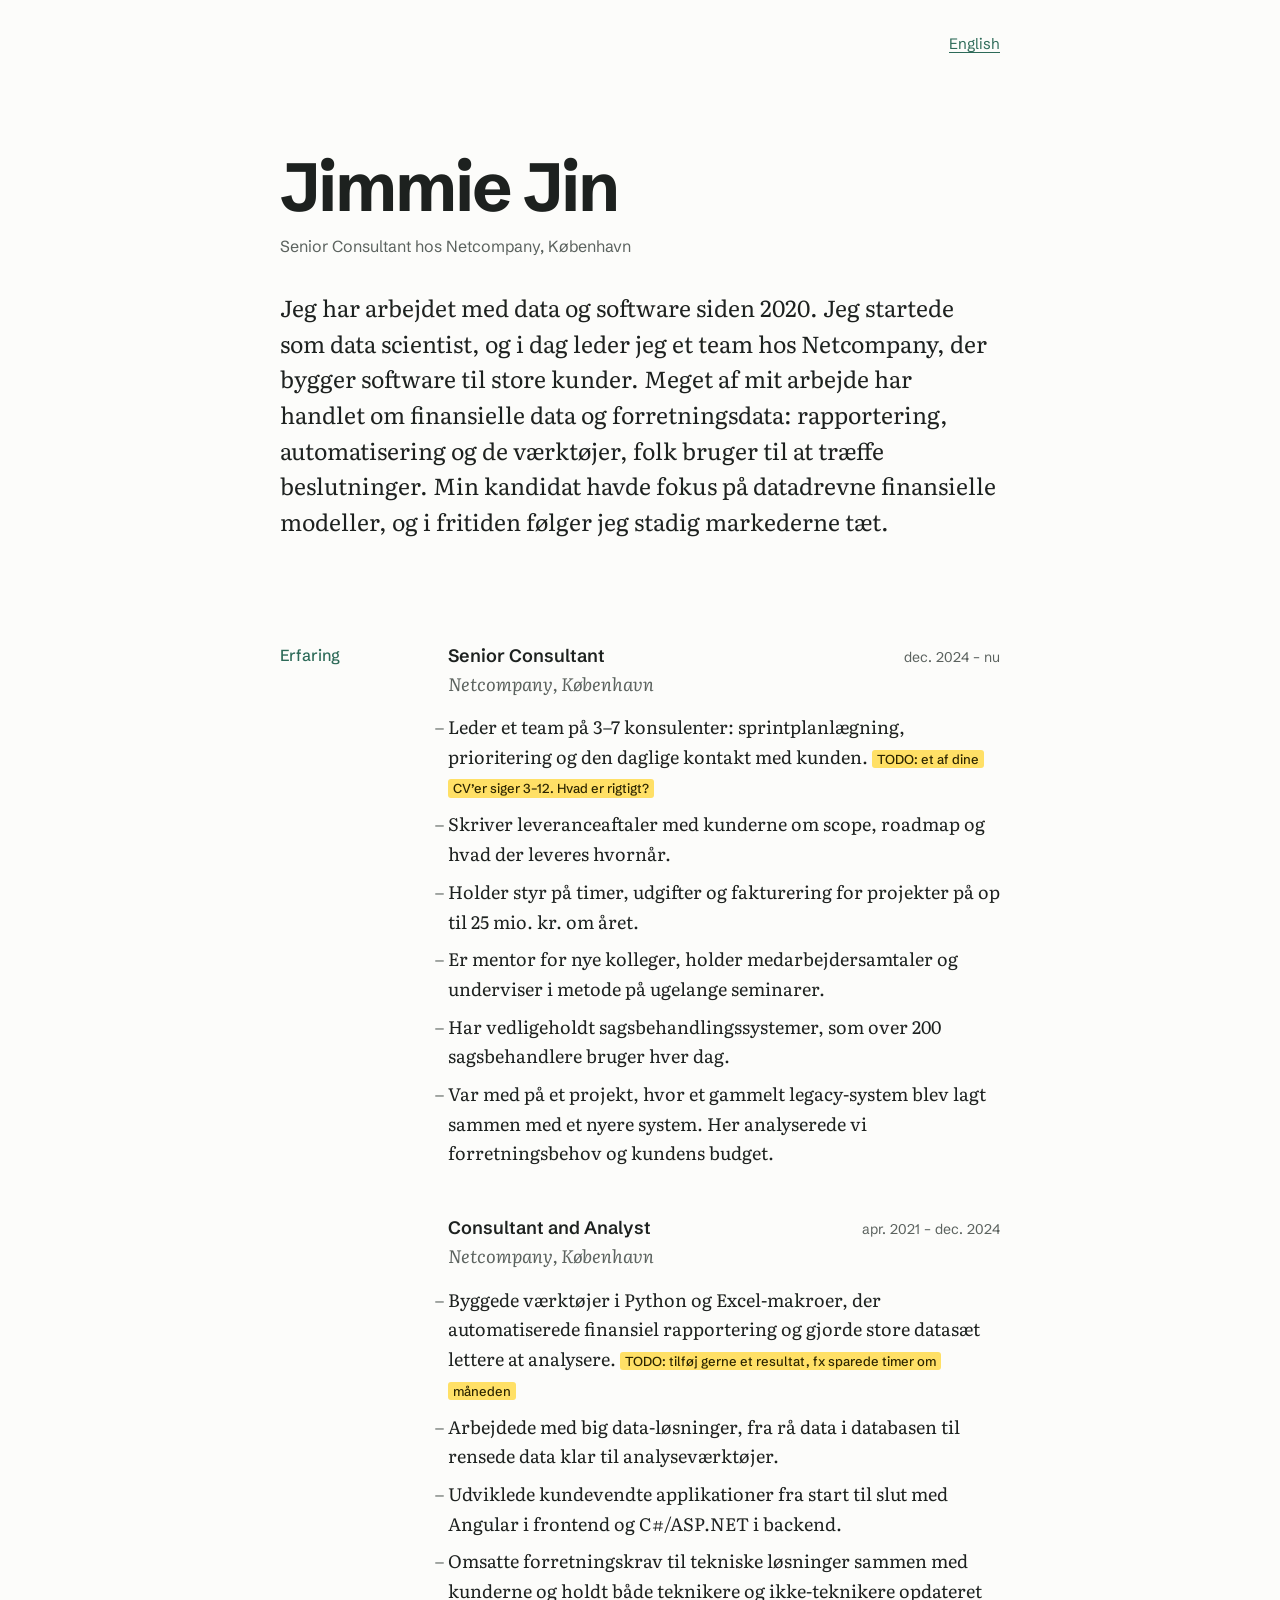
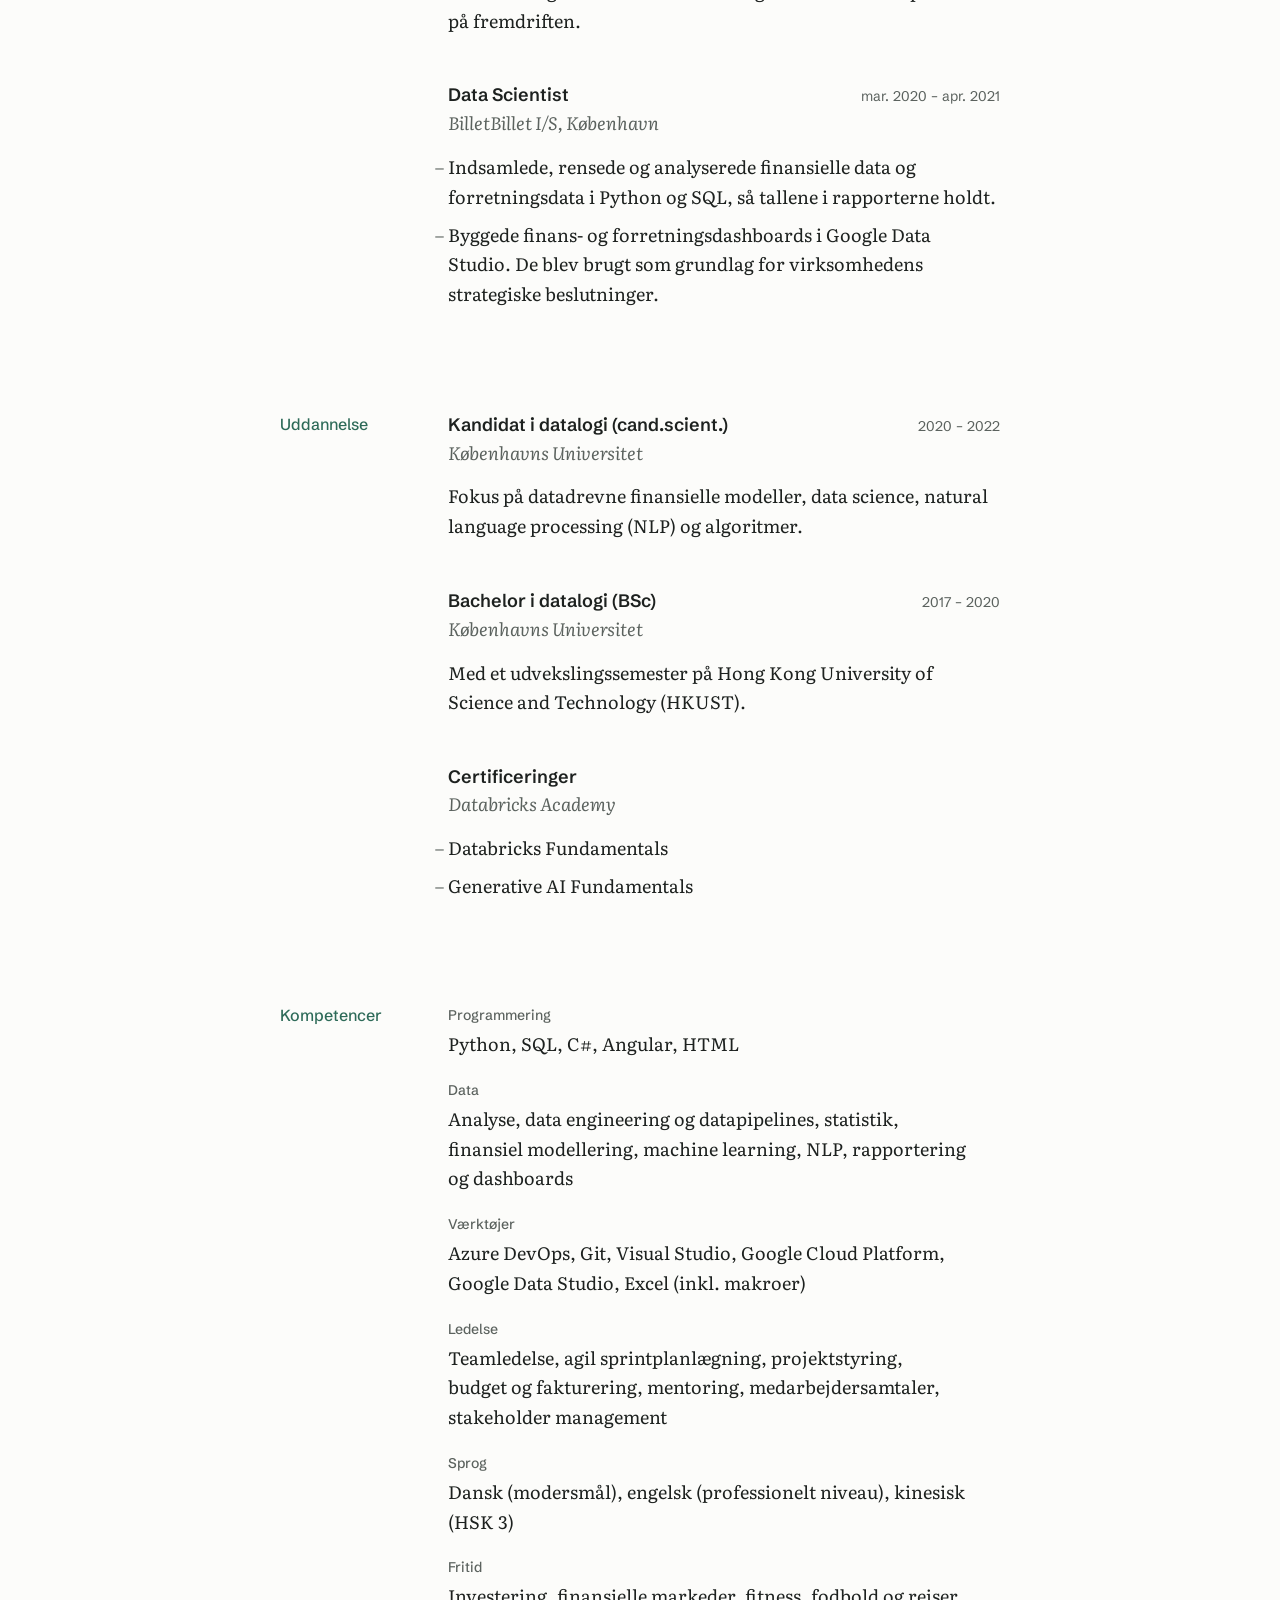
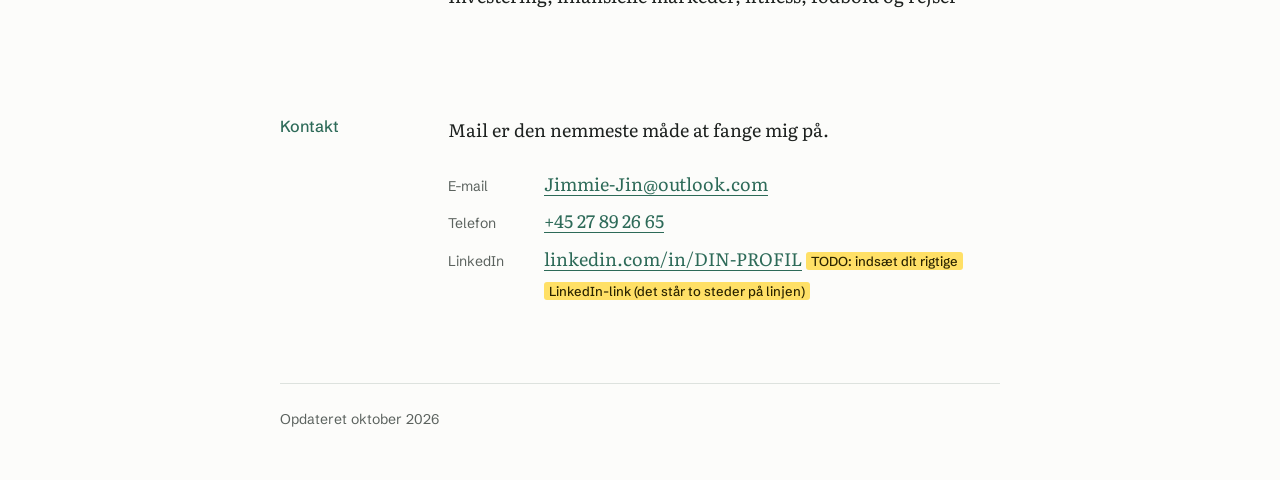
==== da.html @ fd1cf586 "Add files via upload" ====
<!doctype html>
<html lang="da">
<head>
  <meta charset="utf-8">
  <meta name="viewport" content="width=device-width, initial-scale=1">
  <title>Jimmie Jin – CV</title>
  <meta name="description" content="Jimmie Jin, Senior Consultant hos Netcompany i København. Data, software og teamledelse.">
  <meta name="color-scheme" content="light dark">
  <meta name="theme-color" content="#fcfcfa" media="(prefers-color-scheme: light)">
  <meta name="theme-color" content="#161d1a" media="(prefers-color-scheme: dark)">
  <link rel="alternate" hreflang="en" href="index.html">

  <!-- Skrifttyper fra Google Fonts: Schibsted Grotesk (navn, overskrifter, datoer) og Literata (brødtekst) -->
  <link rel="preconnect" href="https://fonts.googleapis.com">
  <link rel="preconnect" href="https://fonts.gstatic.com" crossorigin>
  <link rel="stylesheet" href="https://fonts.googleapis.com/css2?family=Literata:ital,opsz,wght@0,7..72,400..600;1,7..72,400..600&family=Schibsted+Grotesk:wght@400..700&display=swap">

  <link rel="stylesheet" href="style.css">
</head>
<body>

<!--
  Dansk version af CV'et. Den engelske version er index.html. Begge bruger style.css.

  Ting, du skal udfylde eller tjekke, er markeret med gule TODO-noter på siden.
  Søg efter "TODO" i filen, ret teksten og slet hele
  <mark class="todo">...</mark>-tagget.
-->

<div class="page">

  <header class="top">
    <nav class="lang" aria-label="Sprog">
      <a href="index.html" hreflang="en" lang="en">English</a>
    </nav>

    <h1>Jimmie Jin</h1>
    <p class="role">Senior Consultant hos Netcompany, København</p>

    <p class="lead">Jeg har arbejdet med data og software siden 2020. Jeg startede som data scientist, og i dag leder jeg et team hos Netcompany, der bygger software til store kunder. Meget af mit arbejde har handlet om finansielle data og forretningsdata: rapportering, automatisering og de værktøjer, folk bruger til at træffe beslutninger. Min kandidat havde fokus på datadrevne finansielle modeller, og i fritiden følger jeg stadig markederne tæt.</p>
  </header>

  <main>

    <!-- ===== Erfaring ===== -->
    <section id="erfaring">
      <h2>Erfaring</h2>
      <div>

        <article class="entry">
          <header class="entry-head">
            <h3>Senior Consultant</h3>
            <p class="org">Netcompany, København</p>
            <p class="dates">dec. 2024 – nu</p>
          </header>
          <ul>
            <li>Leder et team på 3–7 konsulenter: sprintplanlægning, prioritering og den daglige kontakt med kunden. <mark class="todo">TODO: et af dine CV’er siger 3–12. Hvad er rigtigt?</mark></li>
            <li>Skriver leveranceaftaler med kunderne om scope, roadmap og hvad der leveres hvornår.</li>
            <li>Holder styr på timer, udgifter og fakturering for projekter på op til 25 mio. kr. om året.</li>
            <li>Er mentor for nye kolleger, holder medarbejdersamtaler og underviser i metode på ugelange seminarer.</li>
            <li>Har vedligeholdt sagsbehandlingssystemer, som over 200 sagsbehandlere bruger hver dag.</li>
            <li>Var med på et projekt, hvor et gammelt legacy-system blev lagt sammen med et nyere system. Her analyserede vi forretningsbehov og kundens budget.</li>
          </ul>
        </article>

        <article class="entry">
          <header class="entry-head">
            <h3>Consultant and Analyst</h3>
            <p class="org">Netcompany, København</p>
            <p class="dates">apr. 2021 – dec. 2024</p>
          </header>
          <ul>
            <li>Byggede værktøjer i Python og Excel-makroer, der automatiserede finansiel rapportering og gjorde store datasæt lettere at analysere. <mark class="todo">TODO: tilføj gerne et resultat, fx sparede timer om måneden</mark></li>
            <li>Arbejdede med big data-løsninger, fra rå data i databasen til rensede data klar til analyseværktøjer.</li>
            <li>Udviklede kundevendte applikationer fra start til slut med Angular i frontend og C#/ASP.NET i backend.</li>
            <li>Omsatte forretningskrav til tekniske løsninger sammen med kunderne og holdt både teknikere og ikke-teknikere opdateret på fremdriften.</li>
          </ul>
        </article>

        <article class="entry">
          <header class="entry-head">
            <h3>Data Scientist</h3>
            <p class="org">BilletBillet I/S, København</p>
            <p class="dates">mar. 2020 – apr. 2021</p>
          </header>
          <ul>
            <li>Indsamlede, rensede og analyserede finansielle data og forretningsdata i Python og SQL, så tallene i rapporterne holdt.</li>
            <li>Byggede finans- og forretningsdashboards i Google Data Studio. De blev brugt som grundlag for virksomhedens strategiske beslutninger.</li>
          </ul>
        </article>

      </div>
    </section>

    <!-- ===== Uddannelse ===== -->
    <section id="uddannelse">
      <h2>Uddannelse</h2>
      <div>

        <article class="entry">
          <header class="entry-head">
            <h3>Kandidat i datalogi (cand.scient.)</h3>
            <p class="org">Københavns Universitet</p>
            <p class="dates">2020 – 2022</p>
          </header>
          <p class="note">Fokus på datadrevne finansielle modeller, data science, natural language processing (NLP) og algoritmer.</p>
        </article>

        <article class="entry">
          <header class="entry-head">
            <h3>Bachelor i datalogi (BSc)</h3>
            <p class="org">Københavns Universitet</p>
            <p class="dates">2017 – 2020</p>
          </header>
          <p class="note">Med et udvekslingssemester på Hong Kong University of Science and Technology (HKUST).</p>
        </article>

        <article class="entry">
          <header class="entry-head">
            <h3>Certificeringer</h3>
            <p class="org">Databricks Academy</p>
          </header>
          <ul>
            <li>Databricks Fundamentals</li>
            <li>Generative AI Fundamentals</li>
          </ul>
        </article>

      </div>
    </section>

    <!-- ===== Kompetencer ===== -->
    <section id="kompetencer">
      <h2>Kompetencer</h2>
      <dl class="skills">
        <dt>Programmering</dt>
        <dd>Python, SQL, C#, Angular, HTML</dd>

        <dt>Data</dt>
        <dd>Analyse, data engineering og datapipelines, statistik, finansiel modellering, machine learning, NLP, rapportering og dashboards</dd>

        <dt>Værktøjer</dt>
        <dd>Azure DevOps, Git, Visual Studio, Google Cloud Platform, Google Data Studio, Excel (inkl. makroer)</dd>

        <dt>Ledelse</dt>
        <dd>Teamledelse, agil sprintplanlægning, projektstyring, budget og fakturering, mentoring, medarbejdersamtaler, stakeholder management</dd>

        <dt>Sprog</dt>
        <dd>Dansk (modersmål), engelsk (professionelt niveau), kinesisk (HSK 3)</dd>

        <dt>Fritid</dt>
        <dd>Investering, finansielle markeder, fitness, fodbold og rejser</dd>
      </dl>
    </section>

    <!-- ===== Kontakt ===== -->
    <section id="kontakt" class="contact">
      <h2>Kontakt</h2>
      <div>
        <p>Mail er den nemmeste måde at fange mig på.</p>
        <dl>
          <dt>E-mail</dt>
          <dd><a href="mailto:Jimmie-Jin@outlook.com">Jimmie-Jin@outlook.com</a></dd>

          <dt>Telefon</dt>
          <dd><a href="tel:+4527892665">+45 27 89 26 65</a></dd>

          <dt>LinkedIn</dt>
          <dd><a href="https://www.linkedin.com/in/DIN-PROFIL">linkedin.com/in/DIN-PROFIL</a> <mark class="todo">TODO: indsæt dit rigtige LinkedIn-link (det står to steder på linjen)</mark></dd>
        </dl>
      </div>
    </section>

  </main>

  <footer class="bottom">
    <p>Opdateret oktober 2026</p>
  </footer>

</div>

</body>
</html>
---- style.css ----
/* ==========================================================
   Jimmie Jin, CV
   Shared stylesheet for index.html (English) and da.html (Danish).

   Most changes only need the variables in :root below:
   colours (light and dark), fonts and the column width.
   The fonts are loaded from Google Fonts in the <head> of each HTML file.
   ========================================================== */


/* ---------- Colours, fonts, sizes ---------- */

:root {
  /* Light mode */
  --bg: #fcfcfa;
  --text: #1d211f;
  --muted: #5b625e;      /* dates, labels, secondary text */
  --line: #dde2de;       /* thin line above the footer */
  --accent: #2d6a58;     /* the one accent colour, a copper-roof green.
                            Used for section titles and links. */

  --serif: "Literata", Georgia, "Times New Roman", serif;
  --sans: "Schibsted Grotesk", "Helvetica Neue", Arial, sans-serif;

  --measure: 45rem;      /* max text width, about 720px */
  --gutter: 1.25rem;     /* space at the screen edges on phones */

  color-scheme: light dark;
}

/* Dark mode follows the visitor's system setting */
@media screen and (prefers-color-scheme: dark) {
  :root {
    --bg: #161d1a;
    --text: #e3e8e4;
    --muted: #9aa69f;
    --line: #2a3430;
    --accent: #8fc4ae;
  }
}


/* ---------- Base ---------- */

*,
*::before,
*::after {
  box-sizing: border-box;
}

html {
  -webkit-text-size-adjust: 100%;
  text-size-adjust: 100%;
}

body {
  margin: 0;
  background: var(--bg);
  color: var(--text);
  font-family: var(--serif);
  font-size: 1.0625rem;
  line-height: 1.65;
  font-optical-sizing: auto;
  overflow-wrap: break-word;
}

/* Long Danish words get hyphenated on phones (turned off on bigger screens) */
body:lang(da) {
  -webkit-hyphens: auto;
  hyphens: auto;
  hyphenate-limit-chars: 8 4 4;
}

h1, h2, h3, p, ul, dl, dd {
  margin: 0;
}

h1, h2, h3 {
  text-wrap: balance;
}

p, li, dd {
  text-wrap: pretty;
}

a {
  color: var(--accent);
  text-decoration-thickness: 1px;
  text-underline-offset: 0.2em;
}

a:hover {
  text-decoration-thickness: 2px;
}

a:focus-visible {
  outline: 2px solid var(--accent);
  outline-offset: 3px;
  border-radius: 2px;
}

::selection {
  background: var(--accent);
  color: var(--bg);
}

/* The centred column. Never wider than --measure. */
.page {
  width: min(100% - 2 * var(--gutter), var(--measure));
  margin-inline: auto;
}


/* ---------- Top: name and intro ---------- */

.top {
  padding-top: 1.25rem;
}

.lang {
  display: flex;
  justify-content: flex-end;
  margin-bottom: 3.5rem;
  font-family: var(--sans);
  font-size: 0.9375rem;
}

h1 {
  font-family: var(--sans);
  font-size: clamp(2.5rem, 1.6rem + 4.5vw, 4.25rem);
  font-weight: 700;
  line-height: 1.02;
  letter-spacing: -0.03em;
}

.role {
  margin-top: 0.75rem;
  font-family: var(--sans);
  font-size: 1rem;
  line-height: 1.5;
  color: var(--muted);
}

.lead {
  margin-top: 2rem;
  font-size: 1.25rem;
  line-height: 1.55;
}


/* ---------- Sections ---------- */

section {
  margin-top: 4.5rem;
}

h2 {
  margin-bottom: 1.5rem;
  font-family: var(--sans);
  font-size: 1rem;
  font-weight: 500;
  line-height: 1.4;
  color: var(--accent);
}

/* One job, degree or set of certificates */
.entry + .entry {
  margin-top: 2.5rem;
}

h3 {
  font-family: var(--sans);
  font-size: 1.125rem;
  font-weight: 600;
  line-height: 1.35;
}

.org {
  font-style: italic;
  color: var(--muted);
}

.dates {
  margin-top: 0.125rem;
  font-family: var(--sans);
  font-size: 0.875rem;
  color: var(--muted);
}

.entry ul,
.entry .note {
  margin-top: 0.875rem;
}

.entry ul {
  padding-left: 1.25rem;
  list-style: "– " outside;
}

.entry li + li {
  margin-top: 0.5rem;
}

.entry li::marker {
  color: var(--muted);
}


/* ---------- Skills ---------- */

.skills dt {
  font-family: var(--sans);
  font-size: 0.875rem;
  font-weight: 500;
  color: var(--muted);
}

.skills dd {
  margin-top: 0.125rem;
}

.skills dd + dt {
  margin-top: 1.25rem;
}


/* ---------- Contact ---------- */

.contact p {
  margin-bottom: 1.5rem;
}

.contact dl {
  display: grid;
  grid-template-columns: 5rem 1fr;
  gap: 0.5rem 1rem;
  align-items: baseline;
}

.contact dt {
  font-family: var(--sans);
  font-size: 0.875rem;
  color: var(--muted);
}


/* ---------- Footer ---------- */

.bottom {
  margin-top: 5rem;
  padding-block: 1.5rem 3rem;
  border-top: 1px solid var(--line);
  font-family: var(--sans);
  font-size: 0.875rem;
  color: var(--muted);
}


/* ---------- TODO notes ---------- */
/* Yellow notes for things you still need to fill in.
   Delete each <mark class="todo">...</mark> once it's done. */

.todo {
  padding: 0.1em 0.4em;
  border-radius: 3px;
  background: #ffe066;
  color: #2b2400;
  font-family: var(--sans);
  font-size: 0.8125rem;
  font-style: normal;
  font-weight: 500;
  line-height: 1.6;
  -webkit-hyphens: manual;
  hyphens: manual;
  -webkit-box-decoration-break: clone;
  box-decoration-break: clone;
}


/* ---------- Bigger screens ---------- */

@media (min-width: 40rem) {
  :root {
    --gutter: 2rem;
  }

  body {
    font-size: 1.125rem;
  }

  body:lang(da) {
    -webkit-hyphens: manual;
    hyphens: manual;
  }

  .top {
    padding-top: 2rem;
  }

  .lang {
    margin-bottom: 6rem;
  }

  .lead {
    font-size: 1.4375rem;
  }

  /* Section title in a narrow left column, content on the right */
  section {
    display: grid;
    grid-template-columns: 8.5rem 1fr;
    column-gap: 2rem;
    margin-top: 6.5rem;
  }

  h2 {
    position: sticky;
    top: 2rem;
    align-self: start;
    margin-bottom: 0;
  }

  .entry + .entry {
    margin-top: 3rem;
  }

  /* Title and place on the left, dates on the right */
  .entry-head {
    display: grid;
    grid-template-columns: 1fr auto;
    grid-template-areas:
      "title dates"
      "org   .";
    column-gap: 1.5rem;
    align-items: baseline;
  }

  .entry-head h3 {
    grid-area: title;
  }

  .entry-head .org {
    grid-area: org;
  }

  .entry-head .dates {
    grid-area: dates;
    margin-top: 0;
    text-align: right;
  }

  /* Dashes hang in the margin, so the text lines up with the title */
  .entry ul {
    padding-left: 0;
  }
}


/* ---------- Print / save as PDF ---------- */

@page {
  margin: 16mm 18mm;
}

@media print {
  :root {
    --bg: #fff;
    --text: #000;
    --muted: #444;
    --line: #ccc;
    --accent: #000;
  }

  html {
    font-size: 11px;
  }

  body {
    line-height: 1.5;
  }

  .page {
    width: auto;
  }

  .lang {
    display: none;
  }

  .lead {
    margin-top: 1.25rem;
  }

  section {
    margin-top: 2rem;
  }

  h2 {
    position: static;
    break-after: avoid;
  }

  .entry + .entry {
    margin-top: 1.5rem;
  }

  .entry ul,
  .entry .note {
    margin-top: 0.5rem;
  }

  .entry li + li {
    margin-top: 0.25rem;
  }

  .skills dd + dt {
    margin-top: 0.75rem;
  }

  .entry,
  .contact {
    break-inside: avoid;
  }

  .bottom {
    margin-top: 2rem;
    padding-block: 0.75rem 0;
  }

  a {
    color: inherit;
    text-decoration: none;
  }
}
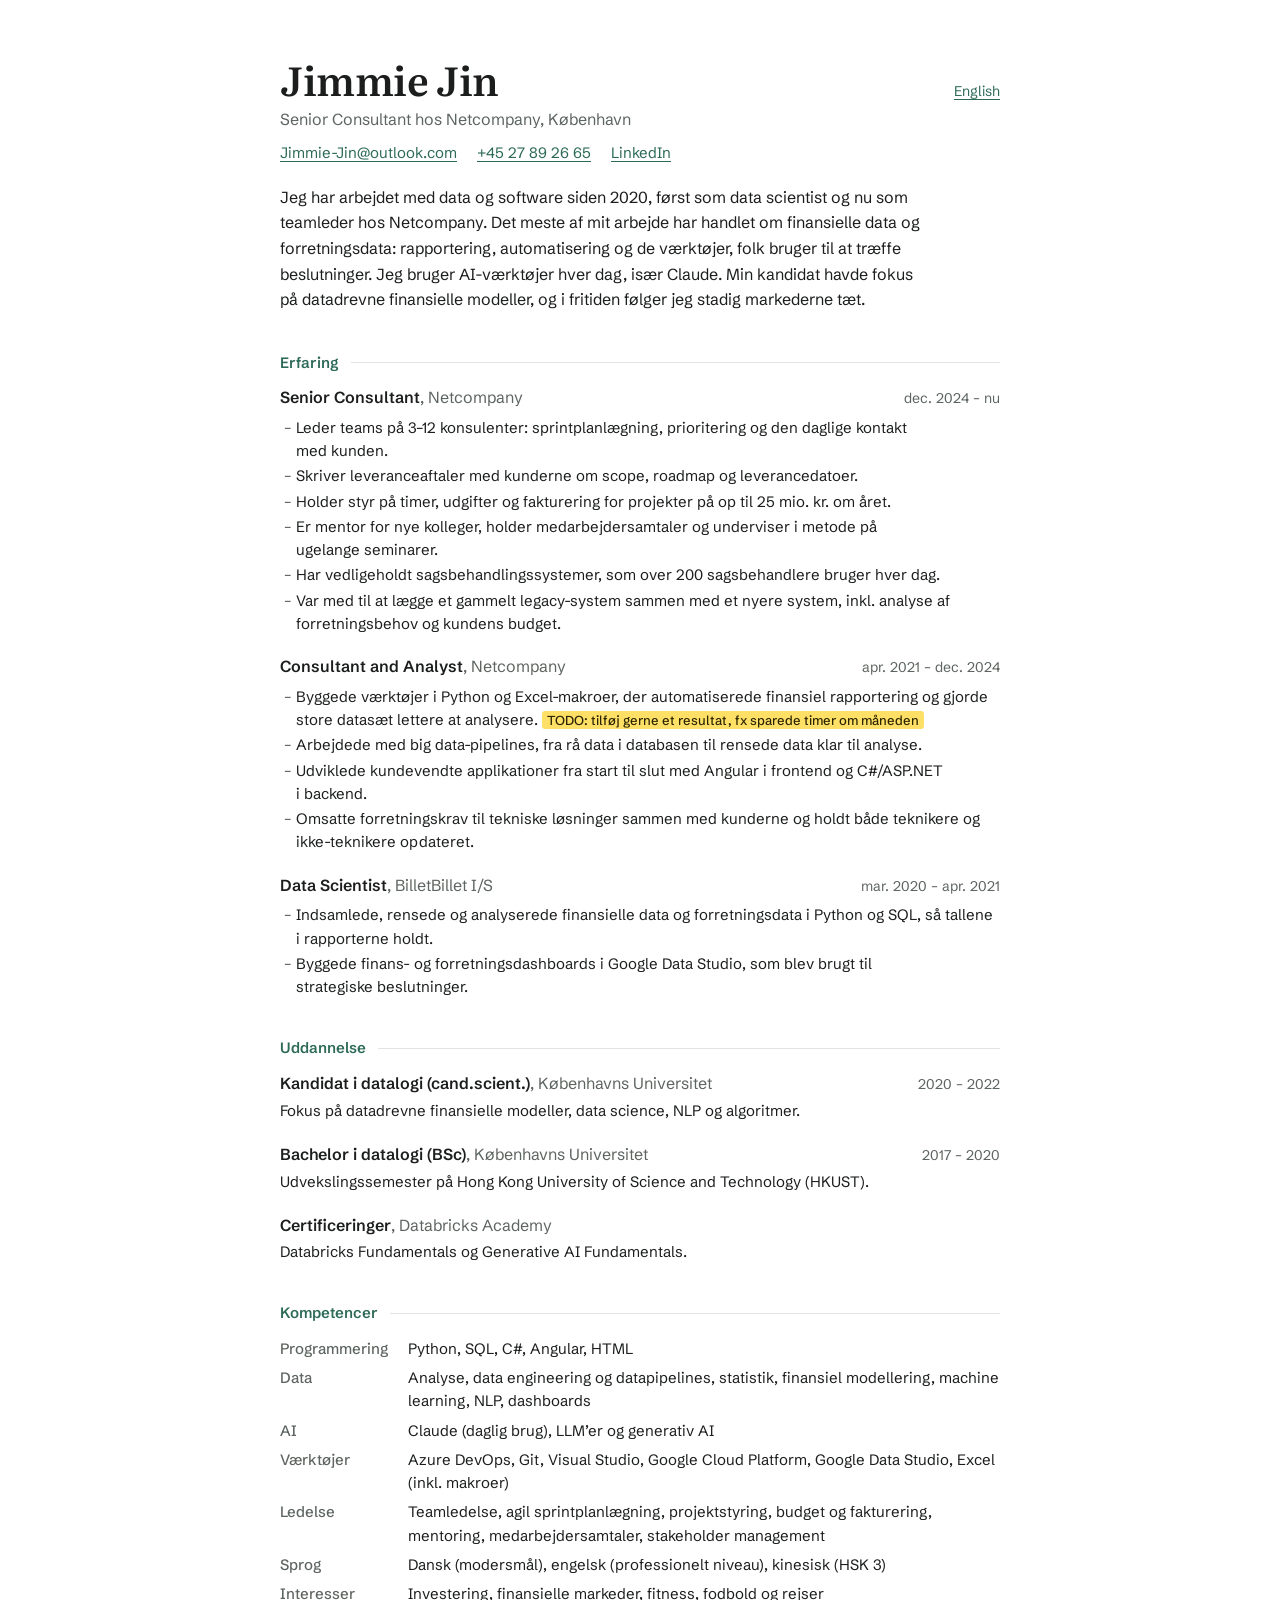
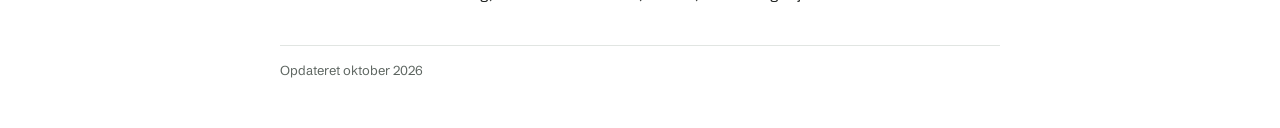
==== commit 05c16d27: "Add files via upload" ====
--- a/da.html
+++ b/da.html
@@ -4,129 +4,145 @@
   <meta charset="utf-8">
   <meta name="viewport" content="width=device-width, initial-scale=1">
   <title>Jimmie Jin – CV</title>
-  <meta name="description" content="Jimmie Jin, Senior Consultant hos Netcompany i København. Data, software og teamledelse.">
+  <meta name="description" content="Jimmie Jin, Senior Consultant hos Netcompany i København. Data og software, teamleder, cand.scient. i datalogi.">
+  <meta name="author" content="Jimmie Jin">
   <meta name="color-scheme" content="light dark">
-  <meta name="theme-color" content="#fcfcfa" media="(prefers-color-scheme: light)">
-  <meta name="theme-color" content="#161d1a" media="(prefers-color-scheme: dark)">
+  <meta name="theme-color" content="#ffffff" media="(prefers-color-scheme: light)">
+  <meta name="theme-color" content="#141917" media="(prefers-color-scheme: dark)">
+  <link rel="alternate" hreflang="da" href="da.html">
   <link rel="alternate" hreflang="en" href="index.html">
+  <link rel="icon" href="data:image/svg+xml,%3Csvg xmlns='http://www.w3.org/2000/svg' viewBox='0 0 32 32'%3E%3Crect width='32' height='32' rx='7' fill='%232d6a58'/%3E%3Ctext x='16' y='22' text-anchor='middle' font-family='Georgia,serif' font-size='16' font-weight='700' fill='%23fff'%3EJJ%3C/text%3E%3C/svg%3E">
 
-  <!-- Skrifttyper fra Google Fonts: Schibsted Grotesk (navn, overskrifter, datoer) og Literata (brødtekst) -->
+  <!-- Sådan ser siden ud, når linket deles (LinkedIn, Slack, Messenger) -->
+  <meta property="og:type" content="profile">
+  <meta property="og:title" content="Jimmie Jin – CV">
+  <meta property="og:description" content="Senior Consultant hos Netcompany. Data, software og teamledelse i København.">
+  <meta property="og:locale" content="da_DK">
+  <meta property="og:locale:alternate" content="en_GB">
+
+  <!-- Skrifttyper fra Google Fonts: Literata til dit navn, Schibsted Grotesk til resten -->
   <link rel="preconnect" href="https://fonts.googleapis.com">
   <link rel="preconnect" href="https://fonts.gstatic.com" crossorigin>
-  <link rel="stylesheet" href="https://fonts.googleapis.com/css2?family=Literata:ital,opsz,wght@0,7..72,400..600;1,7..72,400..600&family=Schibsted+Grotesk:wght@400..700&display=swap">
+  <link rel="stylesheet" href="https://fonts.googleapis.com/css2?family=Literata:opsz,wght@7..72,600&family=Schibsted+Grotesk:wght@400..600&display=swap">
 
   <link rel="stylesheet" href="style.css">
+
+  <!-- Fakta om dig til søgemaskiner (data, ikke kode). Opdatér hvis dit job ændrer sig. -->
+  <script type="application/ld+json">
+  {
+    "@context": "https://schema.org",
+    "@type": "Person",
+    "name": "Jimmie Jin",
+    "jobTitle": "Senior Consultant",
+    "worksFor": { "@type": "Organization", "name": "Netcompany" },
+    "alumniOf": { "@type": "CollegeOrUniversity", "name": "Københavns Universitet" },
+    "email": "mailto:Jimmie-Jin@outlook.com",
+    "sameAs": ["https://www.linkedin.com/in/jimmie-jin-0b0088157/"]
+  }
+  </script>
 </head>
 <body>
 
 <!--
   Dansk version af CV'et. Den engelske version er index.html. Begge bruger style.css.
 
-  Ting, du skal udfylde eller tjekke, er markeret med gule TODO-noter på siden.
+  Gule TODO-noter på siden er ting, du skal udfylde eller tjekke.
   Søg efter "TODO" i filen, ret teksten og slet hele
   <mark class="todo">...</mark>-tagget.
 -->
 
+<a class="skip-link" href="#main">Spring til indhold</a>
+
 <div class="page">
 
   <header class="top">
-    <nav class="lang" aria-label="Sprog">
-      <a href="index.html" hreflang="en" lang="en">English</a>
-    </nav>
-
-    <h1>Jimmie Jin</h1>
+    <div class="top-row">
+      <h1>Jimmie Jin</h1>
+      <a class="lang" href="index.html" hreflang="en" lang="en">English</a>
+    </div>
     <p class="role">Senior Consultant hos Netcompany, København</p>
 
-    <p class="lead">Jeg har arbejdet med data og software siden 2020. Jeg startede som data scientist, og i dag leder jeg et team hos Netcompany, der bygger software til store kunder. Meget af mit arbejde har handlet om finansielle data og forretningsdata: rapportering, automatisering og de værktøjer, folk bruger til at træffe beslutninger. Min kandidat havde fokus på datadrevne finansielle modeller, og i fritiden følger jeg stadig markederne tæt.</p>
+    <ul class="contact" aria-label="Kontakt">
+      <li><a href="mailto:Jimmie-Jin@outlook.com">Jimmie-Jin@outlook.com</a></li>
+      <li><a href="tel:+4527892665">+45 27 89 26 65</a></li>
+      <li><a href="https://www.linkedin.com/in/jimmie-jin-0b0088157/" rel="me" data-print="linkedin.com/in/jimmie-jin-0b0088157">LinkedIn</a></li>
+    </ul>
+
+    <p class="summary">Jeg har arbejdet med data og software siden 2020, først som data scientist og nu som teamleder hos Netcompany. Det meste af mit arbejde har handlet om finansielle data og forretningsdata: rapportering, automatisering og de værktøjer, folk bruger til at træffe beslutninger. Jeg bruger AI-værktøjer hver dag, især Claude. Min kandidat havde fokus på datadrevne finansielle modeller, og i fritiden følger jeg stadig markederne tæt.</p>
   </header>
 
-  <main>
+  <main id="main">
 
     <!-- ===== Erfaring ===== -->
     <section id="erfaring">
       <h2>Erfaring</h2>
-      <div>
 
-        <article class="entry">
-          <header class="entry-head">
-            <h3>Senior Consultant</h3>
-            <p class="org">Netcompany, København</p>
-            <p class="dates">dec. 2024 – nu</p>
-          </header>
-          <ul>
-            <li>Leder et team på 3–7 konsulenter: sprintplanlægning, prioritering og den daglige kontakt med kunden. <mark class="todo">TODO: et af dine CV’er siger 3–12. Hvad er rigtigt?</mark></li>
-            <li>Skriver leveranceaftaler med kunderne om scope, roadmap og hvad der leveres hvornår.</li>
-            <li>Holder styr på timer, udgifter og fakturering for projekter på op til 25 mio. kr. om året.</li>
-            <li>Er mentor for nye kolleger, holder medarbejdersamtaler og underviser i metode på ugelange seminarer.</li>
-            <li>Har vedligeholdt sagsbehandlingssystemer, som over 200 sagsbehandlere bruger hver dag.</li>
-            <li>Var med på et projekt, hvor et gammelt legacy-system blev lagt sammen med et nyere system. Her analyserede vi forretningsbehov og kundens budget.</li>
-          </ul>
-        </article>
+      <article class="entry">
+        <div class="entry-head">
+          <h3>Senior Consultant<span class="org">, Netcompany</span></h3>
+          <p class="dates">dec. 2024 – nu</p>
+        </div>
+        <ul>
+          <li>Leder teams på 3–12 konsulenter: sprintplanlægning, prioritering og den daglige kontakt med kunden.</li>
+          <li>Skriver leveranceaftaler med kunderne om scope, roadmap og leverancedatoer.</li>
+          <li>Holder styr på timer, udgifter og fakturering for projekter på op til 25 mio. kr. om året.</li>
+          <li>Er mentor for nye kolleger, holder medarbejdersamtaler og underviser i metode på ugelange seminarer.</li>
+          <li>Har vedligeholdt sagsbehandlingssystemer, som over 200 sagsbehandlere bruger hver dag.</li>
+          <li>Var med til at lægge et gammelt legacy-system sammen med et nyere system, inkl. analyse af forretningsbehov og kundens budget.</li>
+        </ul>
+      </article>
 
-        <article class="entry">
-          <header class="entry-head">
-            <h3>Consultant and Analyst</h3>
-            <p class="org">Netcompany, København</p>
-            <p class="dates">apr. 2021 – dec. 2024</p>
-          </header>
-          <ul>
-            <li>Byggede værktøjer i Python og Excel-makroer, der automatiserede finansiel rapportering og gjorde store datasæt lettere at analysere. <mark class="todo">TODO: tilføj gerne et resultat, fx sparede timer om måneden</mark></li>
-            <li>Arbejdede med big data-løsninger, fra rå data i databasen til rensede data klar til analyseværktøjer.</li>
-            <li>Udviklede kundevendte applikationer fra start til slut med Angular i frontend og C#/ASP.NET i backend.</li>
-            <li>Omsatte forretningskrav til tekniske løsninger sammen med kunderne og holdt både teknikere og ikke-teknikere opdateret på fremdriften.</li>
-          </ul>
-        </article>
+      <article class="entry">
+        <div class="entry-head">
+          <h3>Consultant and Analyst<span class="org">, Netcompany</span></h3>
+          <p class="dates">apr. 2021 – dec. 2024</p>
+        </div>
+        <ul>
+          <li>Byggede værktøjer i Python og Excel-makroer, der automatiserede finansiel rapportering og gjorde store datasæt lettere at analysere. <mark class="todo">TODO: tilføj gerne et resultat, fx sparede timer om måneden</mark></li>
+          <li>Arbejdede med big data-pipelines, fra rå data i databasen til rensede data klar til analyse.</li>
+          <li>Udviklede kundevendte applikationer fra start til slut med Angular i frontend og C#/ASP.NET i backend.</li>
+          <li>Omsatte forretningskrav til tekniske løsninger sammen med kunderne og holdt både teknikere og ikke-teknikere opdateret.</li>
+        </ul>
+      </article>
 
-        <article class="entry">
-          <header class="entry-head">
-            <h3>Data Scientist</h3>
-            <p class="org">BilletBillet I/S, København</p>
-            <p class="dates">mar. 2020 – apr. 2021</p>
-          </header>
-          <ul>
-            <li>Indsamlede, rensede og analyserede finansielle data og forretningsdata i Python og SQL, så tallene i rapporterne holdt.</li>
-            <li>Byggede finans- og forretningsdashboards i Google Data Studio. De blev brugt som grundlag for virksomhedens strategiske beslutninger.</li>
-          </ul>
-        </article>
-
-      </div>
+      <article class="entry">
+        <div class="entry-head">
+          <h3>Data Scientist<span class="org">, BilletBillet I/S</span></h3>
+          <p class="dates">mar. 2020 – apr. 2021</p>
+        </div>
+        <ul>
+          <li>Indsamlede, rensede og analyserede finansielle data og forretningsdata i Python og SQL, så tallene i rapporterne holdt.</li>
+          <li>Byggede finans- og forretningsdashboards i Google Data Studio, som blev brugt til strategiske beslutninger.</li>
+        </ul>
+      </article>
     </section>
 
     <!-- ===== Uddannelse ===== -->
     <section id="uddannelse">
       <h2>Uddannelse</h2>
-      <div>
 
-        <article class="entry">
-          <header class="entry-head">
-            <h3>Kandidat i datalogi (cand.scient.)</h3>
-            <p class="org">Københavns Universitet</p>
-            <p class="dates">2020 – 2022</p>
-          </header>
-          <p class="note">Fokus på datadrevne finansielle modeller, data science, natural language processing (NLP) og algoritmer.</p>
-        </article>
+      <article class="entry">
+        <div class="entry-head">
+          <h3>Kandidat i datalogi (cand.scient.)<span class="org">, Københavns Universitet</span></h3>
+          <p class="dates">2020 – 2022</p>
+        </div>
+        <p class="note">Fokus på datadrevne finansielle modeller, data science, NLP og algoritmer.</p>
+      </article>
 
-        <article class="entry">
-          <header class="entry-head">
-            <h3>Bachelor i datalogi (BSc)</h3>
-            <p class="org">Københavns Universitet</p>
-            <p class="dates">2017 – 2020</p>
-          </header>
-          <p class="note">Med et udvekslingssemester på Hong Kong University of Science and Technology (HKUST).</p>
-        </article>
+      <article class="entry">
+        <div class="entry-head">
+          <h3>Bachelor i datalogi (BSc)<span class="org">, Københavns Universitet</span></h3>
+          <p class="dates">2017 – 2020</p>
+        </div>
+        <p class="note">Udvekslingssemester på Hong Kong University of Science and Technology (HKUST).</p>
+      </article>
 
-        <article class="entry">
-          <header class="entry-head">
-            <h3>Certificeringer</h3>
-            <p class="org">Databricks Academy</p>
-          </header>
-          <ul>
-            <li>Databricks Fundamentals</li>
-            <li>Generative AI Fundamentals</li>
-          </ul>
-        </article>
-
-      </div>
+      <article class="entry">
+        <div class="entry-head">
+          <h3>Certificeringer<span class="org">, Databricks Academy</span></h3>
+        </div>
+        <p class="note">Databricks Fundamentals og Generative AI Fundamentals.</p>
+      </article>
     </section>
 
     <!-- ===== Kompetencer ===== -->
@@ -137,7 +153,10 @@
         <dd>Python, SQL, C#, Angular, HTML</dd>
 
         <dt>Data</dt>
-        <dd>Analyse, data engineering og datapipelines, statistik, finansiel modellering, machine learning, NLP, rapportering og dashboards</dd>
+        <dd>Analyse, data engineering og datapipelines, statistik, finansiel modellering, machine learning, NLP, dashboards</dd>
+
+        <dt>AI</dt>
+        <dd>Claude (daglig brug), LLM’er og generativ AI</dd>
 
         <dt>Værktøjer</dt>
         <dd>Azure DevOps, Git, Visual Studio, Google Cloud Platform, Google Data Studio, Excel (inkl. makroer)</dd>
@@ -148,27 +167,9 @@
         <dt>Sprog</dt>
         <dd>Dansk (modersmål), engelsk (professionelt niveau), kinesisk (HSK 3)</dd>
 
-        <dt>Fritid</dt>
+        <dt>Interesser</dt>
         <dd>Investering, finansielle markeder, fitness, fodbold og rejser</dd>
       </dl>
-    </section>
-
-    <!-- ===== Kontakt ===== -->
-    <section id="kontakt" class="contact">
-      <h2>Kontakt</h2>
-      <div>
-        <p>Mail er den nemmeste måde at fange mig på.</p>
-        <dl>
-          <dt>E-mail</dt>
-          <dd><a href="mailto:Jimmie-Jin@outlook.com">Jimmie-Jin@outlook.com</a></dd>
-
-          <dt>Telefon</dt>
-          <dd><a href="tel:+4527892665">+45 27 89 26 65</a></dd>
-
-          <dt>LinkedIn</dt>
-          <dd><a href="https://www.linkedin.com/in/DIN-PROFIL">linkedin.com/in/DIN-PROFIL</a> <mark class="todo">TODO: indsæt dit rigtige LinkedIn-link (det står to steder på linjen)</mark></dd>
-        </dl>
-      </div>
     </section>
 
   </main>
--- a/style.css
+++ b/style.css
@@ -3,7 +3,7 @@
    Shared stylesheet for index.html (English) and da.html (Danish).
 
    Most changes only need the variables in :root below:
-   colours (light and dark), fonts and the column width.
+   colours (light and dark), fonts and the page width.
    The fonts are loaded from Google Fonts in the <head> of each HTML file.
    ========================================================== */
 
@@ -12,17 +12,17 @@
 
 :root {
   /* Light mode */
-  --bg: #fcfcfa;
-  --text: #1d211f;
-  --muted: #5b625e;      /* dates, labels, secondary text */
-  --line: #dde2de;       /* thin line above the footer */
-  --accent: #2d6a58;     /* the one accent colour, a copper-roof green.
-                            Used for section titles and links. */
-
-  --serif: "Literata", Georgia, "Times New Roman", serif;
-  --sans: "Schibsted Grotesk", "Helvetica Neue", Arial, sans-serif;
-
-  --measure: 45rem;      /* max text width, about 720px */
+  --bg: #ffffff;
+  --text: #1b1e1c;
+  --muted: #5d6560;      /* dates, labels, company names */
+  --line: #e1e5e2;       /* thin lines */
+  --accent: #2d6a58;     /* the one accent colour, a copper-roof green:
+                            section titles and links */
+
+  --serif: "Literata", Georgia, serif;                               /* your name */
+  --sans: "Schibsted Grotesk", "Helvetica Neue", Arial, sans-serif;  /* everything else */
+
+  --measure: 45rem;      /* max page width, about 720px */
   --gutter: 1.25rem;     /* space at the screen edges on phones */
 
   color-scheme: light dark;
@@ -31,10 +31,10 @@
 /* Dark mode follows the visitor's system setting */
 @media screen and (prefers-color-scheme: dark) {
   :root {
-    --bg: #161d1a;
-    --text: #e3e8e4;
-    --muted: #9aa69f;
-    --line: #2a3430;
+    --bg: #141917;
+    --text: #e4e9e5;
+    --muted: #9ba59f;
+    --line: #2a322e;
     --accent: #8fc4ae;
   }
 }
@@ -57,14 +57,13 @@
   margin: 0;
   background: var(--bg);
   color: var(--text);
-  font-family: var(--serif);
-  font-size: 1.0625rem;
-  line-height: 1.65;
-  font-optical-sizing: auto;
+  font-family: var(--sans);
+  font-size: 0.9375rem;
+  line-height: 1.55;
   overflow-wrap: break-word;
 }
 
-/* Long Danish words get hyphenated on phones (turned off on bigger screens) */
+/* Long Danish words get hyphenated on phones */
 body:lang(da) {
   -webkit-hyphens: auto;
   hyphens: auto;
@@ -75,10 +74,6 @@
   margin: 0;
 }
 
-h1, h2, h3 {
-  text-wrap: balance;
-}
-
 p, li, dd {
   text-wrap: pretty;
 }
@@ -95,7 +90,7 @@
 
 a:focus-visible {
   outline: 2px solid var(--accent);
-  outline-offset: 3px;
+  outline-offset: 2px;
   border-radius: 2px;
 }
 
@@ -104,154 +99,159 @@
   color: var(--bg);
 }
 
-/* The centred column. Never wider than --measure. */
 .page {
   width: min(100% - 2 * var(--gutter), var(--measure));
   margin-inline: auto;
-}
-
-
-/* ---------- Top: name and intro ---------- */
-
-.top {
-  padding-top: 1.25rem;
+  padding-block: 1.75rem 2rem;
+}
+
+/* "Skip to content" link, only visible when you tab to it */
+.skip-link {
+  position: absolute;
+  top: 0.5rem;
+  left: 0.5rem;
+  z-index: 1;
+  padding: 0.5rem 0.75rem;
+  border-radius: 4px;
+  background: var(--text);
+  color: var(--bg);
+  transform: translateY(-150%);
+}
+
+.skip-link:focus {
+  transform: none;
+}
+
+
+/* ---------- Header: name, contact, summary ---------- */
+
+.top-row {
+  display: flex;
+  justify-content: space-between;
+  align-items: baseline;
+  gap: 1rem;
+}
+
+h1 {
+  font-family: var(--serif);
+  font-size: 2rem;
+  font-weight: 600;
+  line-height: 1.15;
+  letter-spacing: -0.01em;
 }
 
 .lang {
+  font-size: 0.875rem;
+}
+
+.role {
+  margin-top: 0.25rem;
+  font-size: 1rem;
+  color: var(--muted);
+}
+
+.contact {
   display: flex;
-  justify-content: flex-end;
-  margin-bottom: 3.5rem;
-  font-family: var(--sans);
+  flex-wrap: wrap;
+  gap: 0.25rem 1.25rem;
+  margin-top: 0.625rem;
+  padding: 0;
+  list-style: none;
+}
+
+.summary {
+  max-width: 40rem;
+  margin-top: 1.25rem;
+  font-size: 1rem;
+  line-height: 1.6;
+}
+
+
+/* ---------- Sections ---------- */
+
+section {
+  margin-top: 2.25rem;
+}
+
+/* Section title with a thin line running to the right */
+h2 {
+  display: flex;
+  align-items: center;
+  gap: 0.75rem;
+  margin-bottom: 0.875rem;
   font-size: 0.9375rem;
-}
-
-h1 {
-  font-family: var(--sans);
-  font-size: clamp(2.5rem, 1.6rem + 4.5vw, 4.25rem);
-  font-weight: 700;
-  line-height: 1.02;
-  letter-spacing: -0.03em;
-}
-
-.role {
-  margin-top: 0.75rem;
-  font-family: var(--sans);
-  font-size: 1rem;
-  line-height: 1.5;
-  color: var(--muted);
-}
-
-.lead {
-  margin-top: 2rem;
-  font-size: 1.25rem;
-  line-height: 1.55;
-}
-
-
-/* ---------- Sections ---------- */
-
-section {
-  margin-top: 4.5rem;
-}
-
-h2 {
-  margin-bottom: 1.5rem;
-  font-family: var(--sans);
-  font-size: 1rem;
-  font-weight: 500;
-  line-height: 1.4;
+  font-weight: 600;
+  line-height: 1.3;
   color: var(--accent);
+}
+
+h2::after {
+  content: "";
+  flex: 1;
+  border-top: 1px solid var(--line);
 }
 
 /* One job, degree or set of certificates */
 .entry + .entry {
+  margin-top: 1.25rem;
+}
+
+h3 {
+  font-size: 1rem;
+  font-weight: 600;
+  line-height: 1.4;
+}
+
+.org {
+  font-weight: 400;
+  color: var(--muted);
+}
+
+.dates {
+  font-size: 0.875rem;
+  color: var(--muted);
+}
+
+.entry ul {
+  margin-top: 0.375rem;
+  padding-left: 1rem;
+  list-style: "– " outside;
+}
+
+.entry li + li {
+  margin-top: 0.125rem;
+}
+
+.entry li::marker {
+  color: var(--muted);
+}
+
+.note {
+  margin-top: 0.25rem;
+}
+
+
+/* ---------- Skills ---------- */
+
+.skills {
+  display: grid;
+  grid-template-columns: max-content 1fr;
+  gap: 0.375rem 1.25rem;
+}
+
+.skills dt {
+  font-weight: 500;
+  color: var(--muted);
+}
+
+
+/* ---------- Footer ---------- */
+
+.bottom {
   margin-top: 2.5rem;
-}
-
-h3 {
-  font-family: var(--sans);
-  font-size: 1.125rem;
-  font-weight: 600;
-  line-height: 1.35;
-}
-
-.org {
-  font-style: italic;
-  color: var(--muted);
-}
-
-.dates {
-  margin-top: 0.125rem;
-  font-family: var(--sans);
-  font-size: 0.875rem;
-  color: var(--muted);
-}
-
-.entry ul,
-.entry .note {
-  margin-top: 0.875rem;
-}
-
-.entry ul {
-  padding-left: 1.25rem;
-  list-style: "– " outside;
-}
-
-.entry li + li {
-  margin-top: 0.5rem;
-}
-
-.entry li::marker {
-  color: var(--muted);
-}
-
-
-/* ---------- Skills ---------- */
-
-.skills dt {
-  font-family: var(--sans);
-  font-size: 0.875rem;
-  font-weight: 500;
-  color: var(--muted);
-}
-
-.skills dd {
-  margin-top: 0.125rem;
-}
-
-.skills dd + dt {
-  margin-top: 1.25rem;
-}
-
-
-/* ---------- Contact ---------- */
-
-.contact p {
-  margin-bottom: 1.5rem;
-}
-
-.contact dl {
-  display: grid;
-  grid-template-columns: 5rem 1fr;
-  gap: 0.5rem 1rem;
-  align-items: baseline;
-}
-
-.contact dt {
-  font-family: var(--sans);
-  font-size: 0.875rem;
-  color: var(--muted);
-}
-
-
-/* ---------- Footer ---------- */
-
-.bottom {
-  margin-top: 5rem;
-  padding-block: 1.5rem 3rem;
+  padding-top: 0.875rem;
   border-top: 1px solid var(--line);
-  font-family: var(--sans);
-  font-size: 0.875rem;
+  font-size: 0.8125rem;
   color: var(--muted);
 }
 
@@ -265,9 +265,7 @@
   border-radius: 3px;
   background: #ffe066;
   color: #2b2400;
-  font-family: var(--sans);
   font-size: 0.8125rem;
-  font-style: normal;
   font-weight: 500;
   line-height: 1.6;
   -webkit-hyphens: manual;
@@ -284,74 +282,33 @@
     --gutter: 2rem;
   }
 
-  body {
-    font-size: 1.125rem;
-  }
-
   body:lang(da) {
     -webkit-hyphens: manual;
     hyphens: manual;
   }
 
-  .top {
-    padding-top: 2rem;
-  }
-
-  .lang {
-    margin-bottom: 6rem;
-  }
-
-  .lead {
-    font-size: 1.4375rem;
-  }
-
-  /* Section title in a narrow left column, content on the right */
+  .page {
+    padding-block: 3.5rem 3rem;
+  }
+
+  h1 {
+    font-size: 2.5rem;
+  }
+
   section {
-    display: grid;
-    grid-template-columns: 8.5rem 1fr;
-    column-gap: 2rem;
-    margin-top: 6.5rem;
-  }
-
-  h2 {
-    position: sticky;
-    top: 2rem;
-    align-self: start;
-    margin-bottom: 0;
-  }
-
-  .entry + .entry {
-    margin-top: 3rem;
-  }
-
-  /* Title and place on the left, dates on the right */
+    margin-top: 2.5rem;
+  }
+
+  /* Title on the left, dates on the right */
   .entry-head {
-    display: grid;
-    grid-template-columns: 1fr auto;
-    grid-template-areas:
-      "title dates"
-      "org   .";
-    column-gap: 1.5rem;
+    display: flex;
+    justify-content: space-between;
     align-items: baseline;
-  }
-
-  .entry-head h3 {
-    grid-area: title;
-  }
-
-  .entry-head .org {
-    grid-area: org;
-  }
-
-  .entry-head .dates {
-    grid-area: dates;
-    margin-top: 0;
-    text-align: right;
-  }
-
-  /* Dashes hang in the margin, so the text lines up with the title */
-  .entry ul {
-    padding-left: 0;
+    gap: 1rem;
+  }
+
+  .dates {
+    flex-shrink: 0;
   }
 }
 
@@ -359,76 +316,71 @@
 /* ---------- Print / save as PDF ---------- */
 
 @page {
-  margin: 16mm 18mm;
-}
-
+  margin: 12mm 14mm;
+}
+
+/* Fits on one A4 page */
 @media print {
   :root {
     --bg: #fff;
     --text: #000;
-    --muted: #444;
-    --line: #ccc;
-    --accent: #000;
+    --muted: #4a4a4a;
+    --line: #c8c8c8;
+    --accent: #1f4d40;
   }
 
   html {
-    font-size: 11px;
+    font-size: 13px;
   }
 
   body {
-    line-height: 1.5;
+    line-height: 1.45;
+  }
+
+  .skip-link,
+  .lang,
+  .bottom {
+    display: none;
   }
 
   .page {
     width: auto;
-  }
-
-  .lang {
-    display: none;
-  }
-
-  .lead {
-    margin-top: 1.25rem;
+    padding: 0;
+  }
+
+  .summary {
+    max-width: none;
+    margin-top: 0.875rem;
   }
 
   section {
-    margin-top: 2rem;
+    margin-top: 1.5rem;
   }
 
   h2 {
-    position: static;
+    margin-bottom: 0.625rem;
     break-after: avoid;
   }
 
   .entry + .entry {
-    margin-top: 1.5rem;
-  }
-
-  .entry ul,
-  .entry .note {
-    margin-top: 0.5rem;
-  }
-
-  .entry li + li {
-    margin-top: 0.25rem;
-  }
-
-  .skills dd + dt {
-    margin-top: 0.75rem;
-  }
-
-  .entry,
-  .contact {
+    margin-top: 0.875rem;
+  }
+
+  .skills {
     break-inside: avoid;
-  }
-
-  .bottom {
-    margin-top: 2rem;
-    padding-block: 0.75rem 0;
   }
 
   a {
     color: inherit;
     text-decoration: none;
   }
-}
+
+  /* Show the LinkedIn address on paper */
+  .contact a[data-print]::after {
+    content: ": " attr(data-print);
+  }
+
+  .entry {
+    break-inside: avoid;
+  }
+}
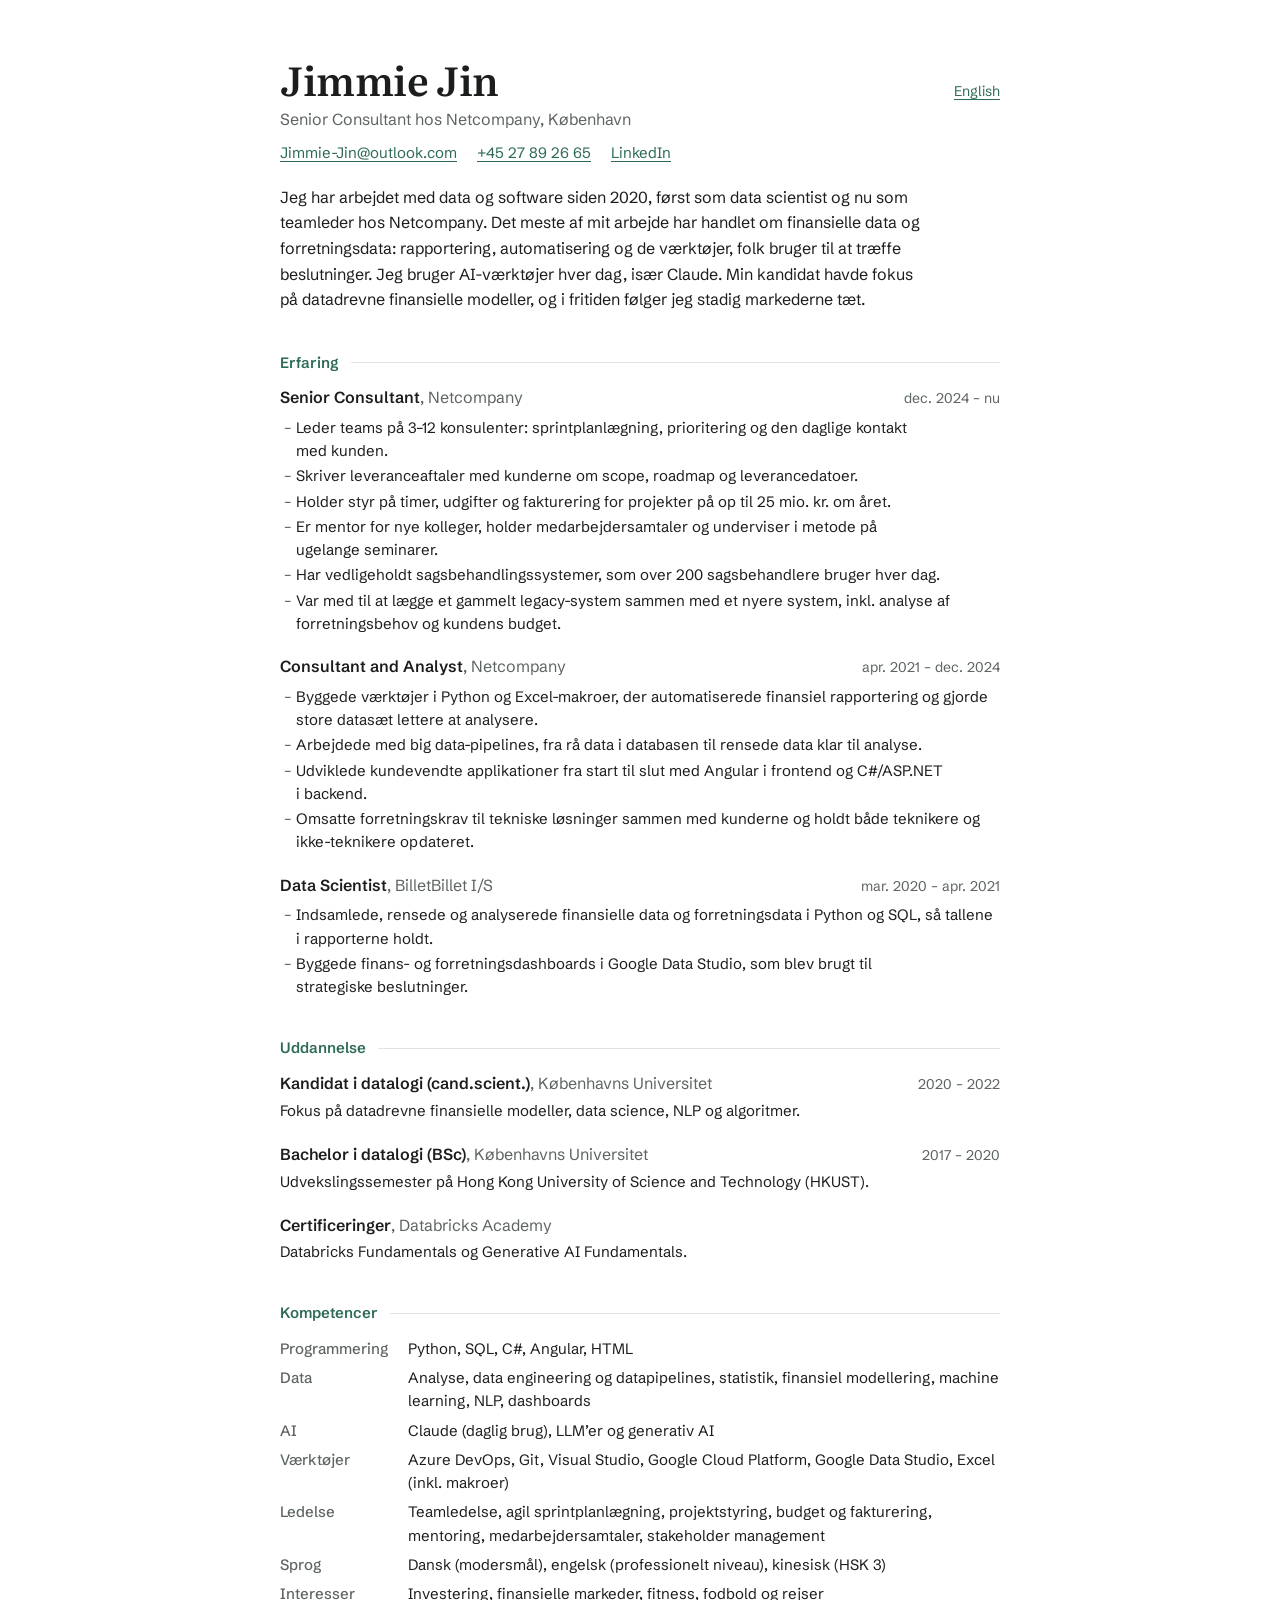
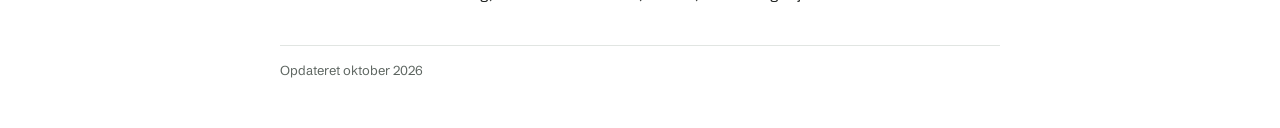
==== commit 48aed8ea: "Clean up project description in da.html Removed TODO note from the project description." ====
--- a/da.html
+++ b/da.html
@@ -98,7 +98,7 @@
           <p class="dates">apr. 2021 – dec. 2024</p>
         </div>
         <ul>
-          <li>Byggede værktøjer i Python og Excel-makroer, der automatiserede finansiel rapportering og gjorde store datasæt lettere at analysere. <mark class="todo">TODO: tilføj gerne et resultat, fx sparede timer om måneden</mark></li>
+          <li>Byggede værktøjer i Python og Excel-makroer, der automatiserede finansiel rapportering og gjorde store datasæt lettere at analysere.</li>
           <li>Arbejdede med big data-pipelines, fra rå data i databasen til rensede data klar til analyse.</li>
           <li>Udviklede kundevendte applikationer fra start til slut med Angular i frontend og C#/ASP.NET i backend.</li>
           <li>Omsatte forretningskrav til tekniske løsninger sammen med kunderne og holdt både teknikere og ikke-teknikere opdateret.</li>
